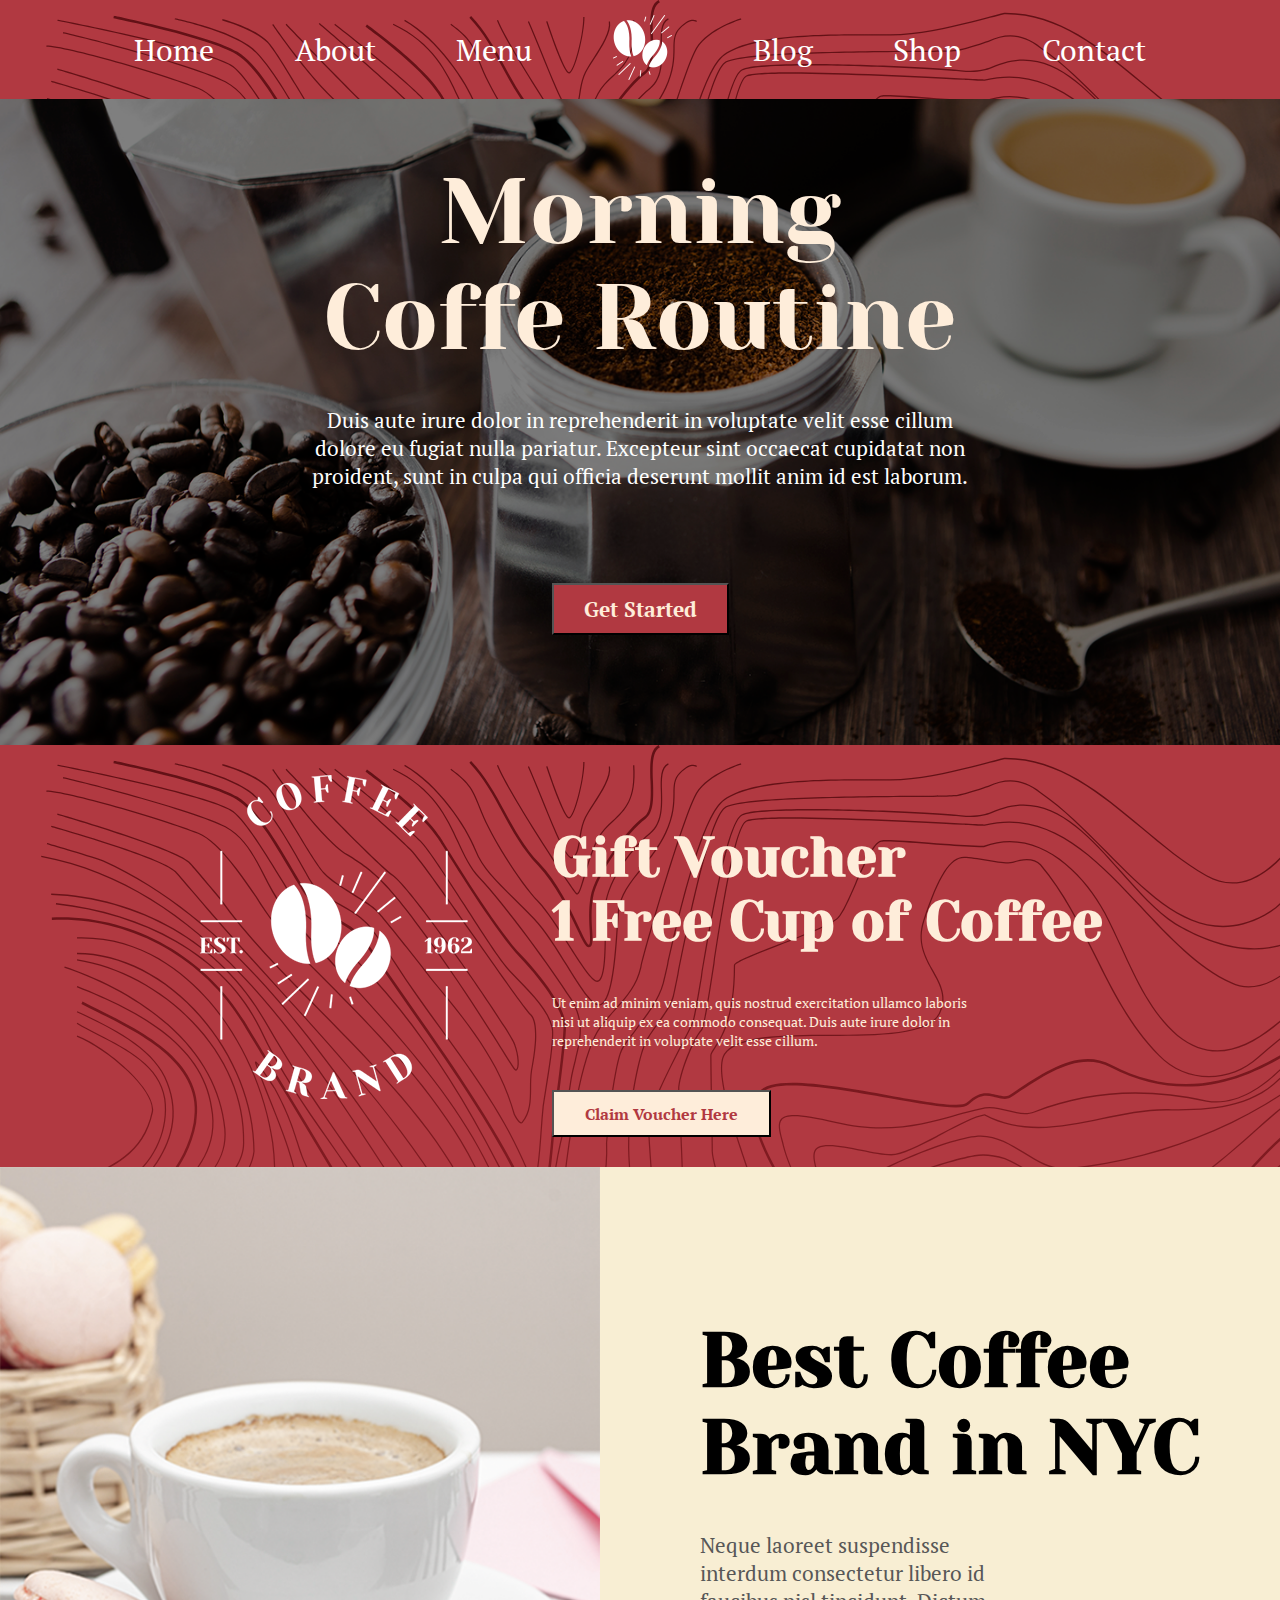
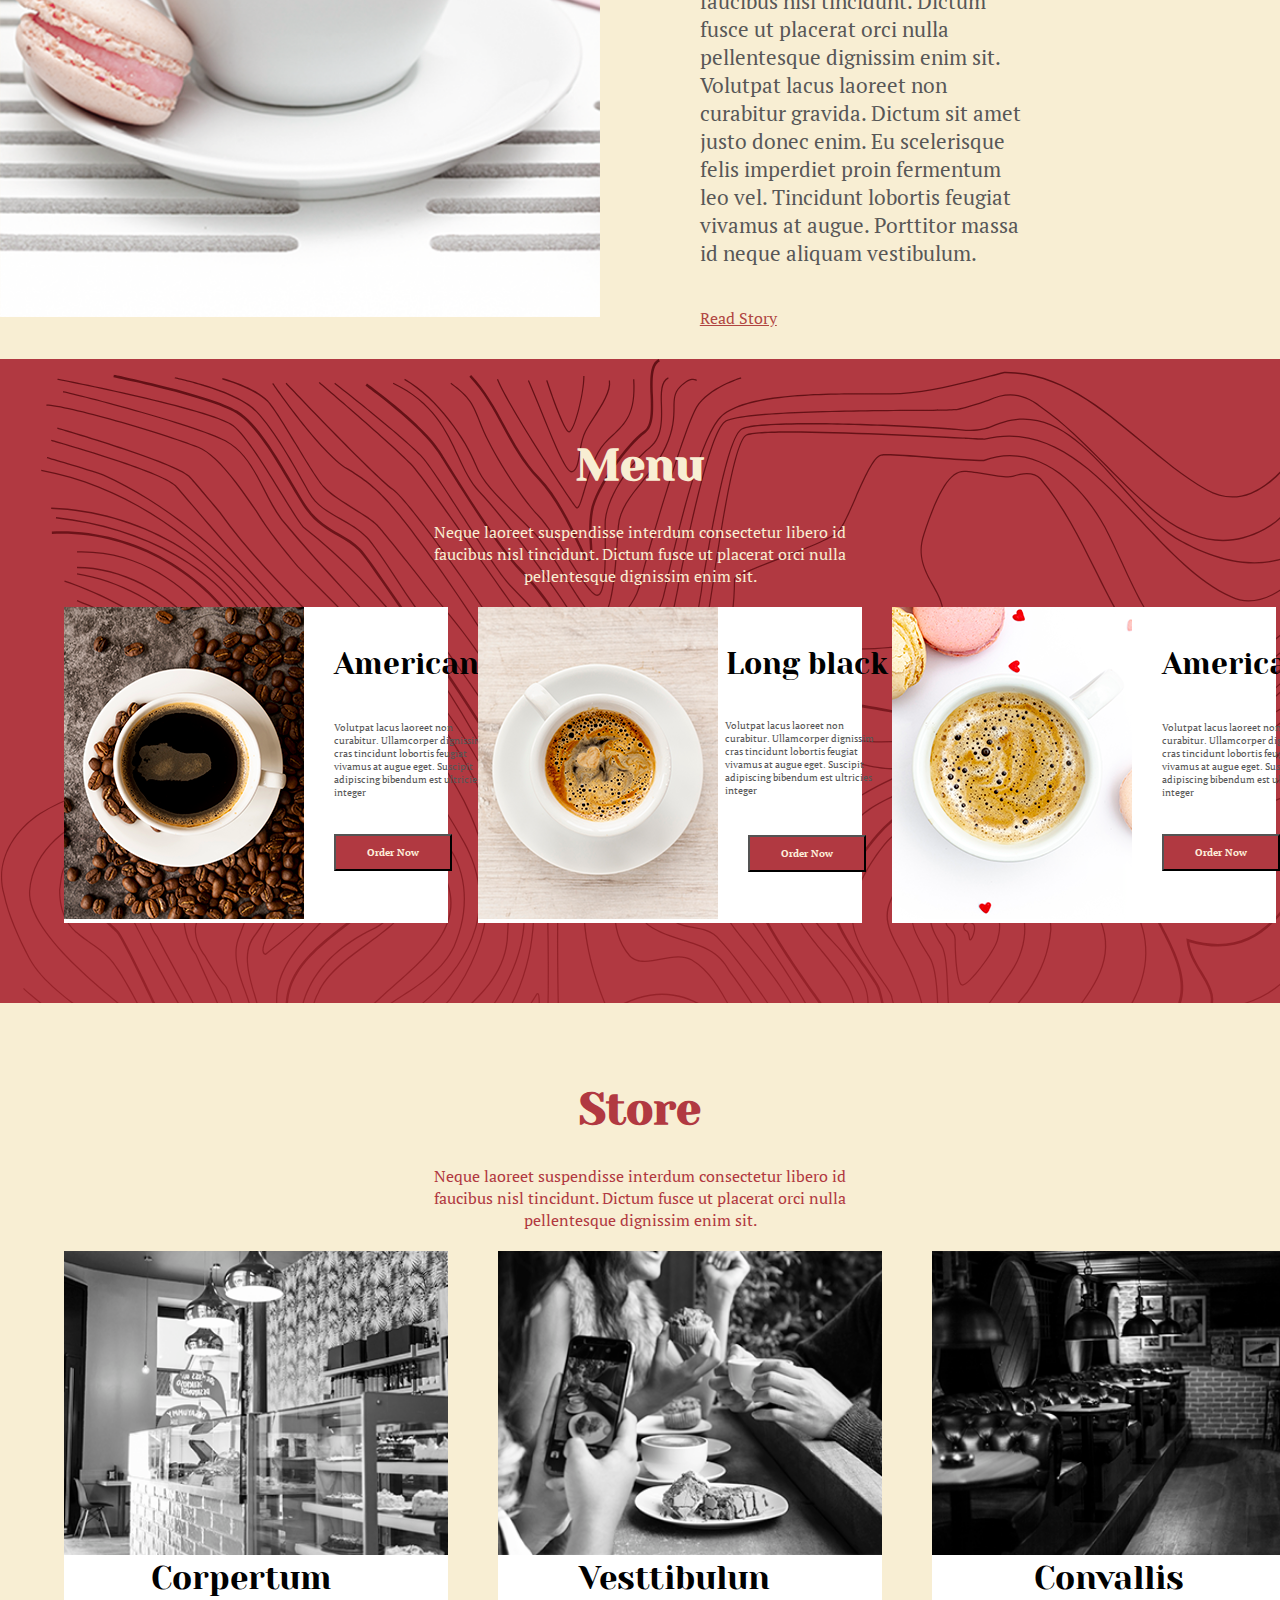
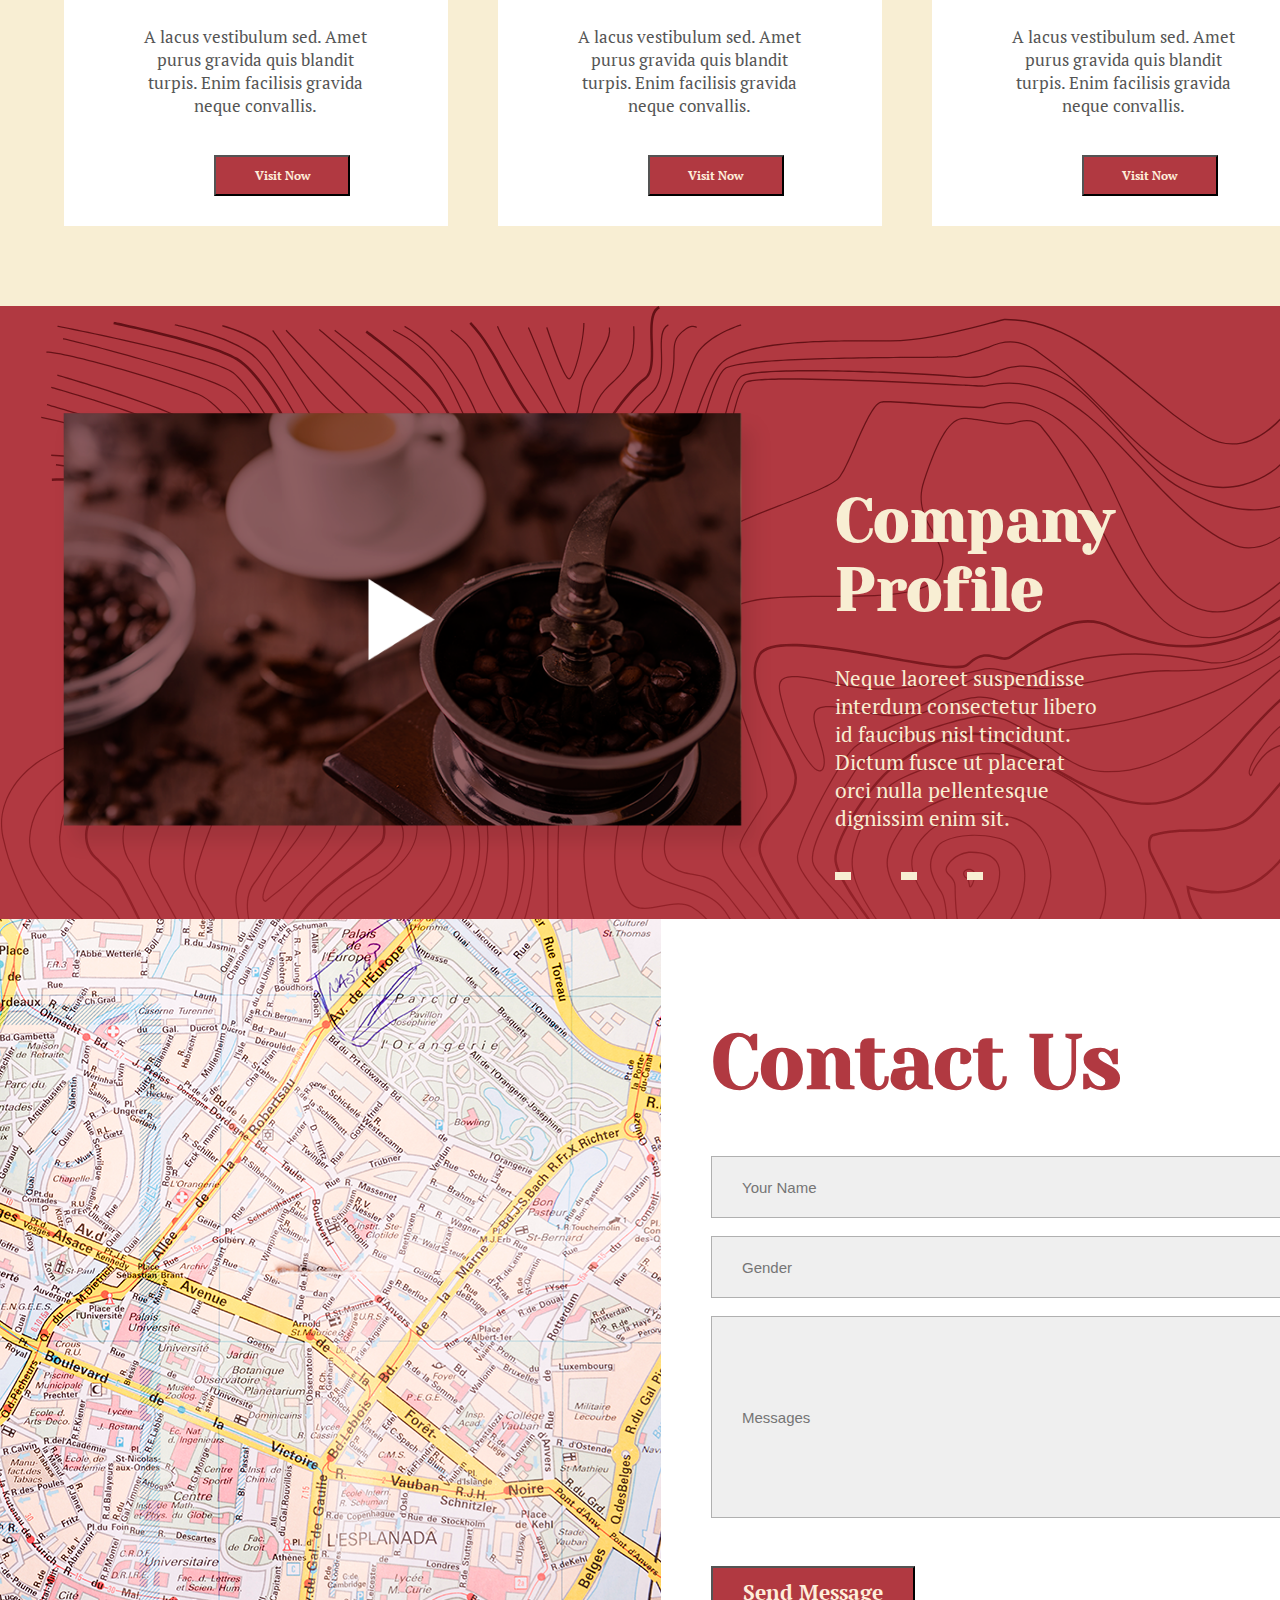
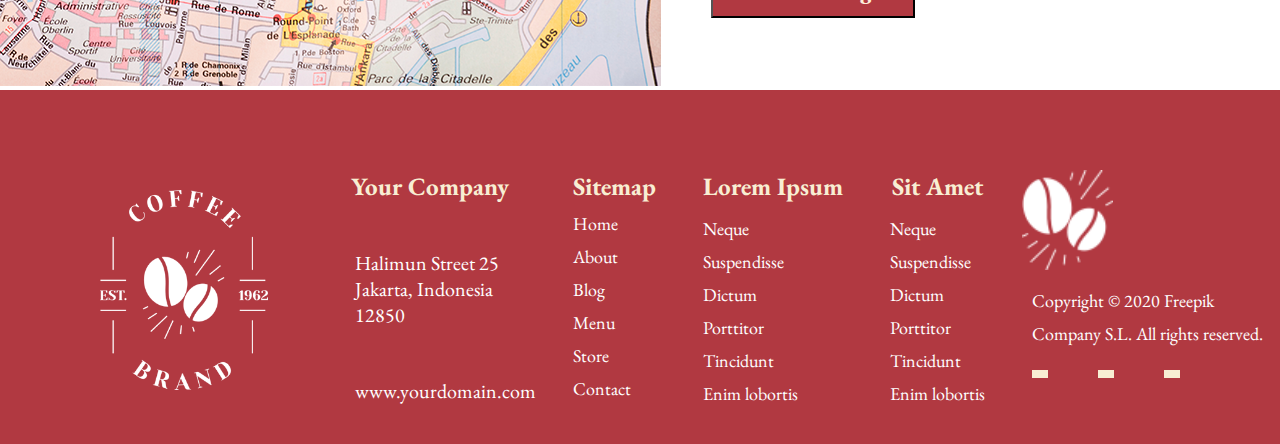
==== Coffee/index.html @ 4901a543 "Projects" ====
<!DOCTYPE html>
<html lang="en">
<head>
    <meta charset="UTF-8">
    <meta name="viewport" content="width=device-width, initial-scale=1.0">
    <title>Website</title>
    <link rel="stylesheet" href="style.css">
    <link rel="stylesheet" href="media.css">
    <link rel="stylesheet" href="https://cdnjs.cloudflare.com/ajax/libs/font-awesome/6.0.0-beta2/css/all.min.css" integrity="sha512-YWzhKL2whUzgiheMoBFwW8CKV4qpHQAEuvilg9FAn5VJUDwKZZxkJNuGM4XkWuk94WCrrwslk8yWNGmY1EduTA==" crossorigin="anonymous" referrerpolicy="no-referrer" />
</head>
<body>
    <header id="header">
        <div class="header-wrapper">
            <nav>
                <div class="container">
                    <ul class="navbar">
                        <li><a href="#">Home</a></li>
                        <li><a href="#">About</a></li>
                        <li><a href="#">Menu</a></li>
                        <li><img src="../Coffee/Images/Logo.png" alt=""></li>
                        <li><a href="#">Blog</a></li>
                        <li><a href="#">Shop</a></li>
                        <li><a href="#">Contact</a></li>
                    </ul>
                </div>
            <div class="banner">
                    <div class="title">
                        <h1>Morning <br>Coffe Routine</h1>
                        <div class="para">
                            <p>Duis aute irure dolor in reprehenderit in voluptate velit esse cillum dolore eu fugiat nulla pariatur. Excepteur sint occaecat cupidatat non proident, sunt in culpa qui officia deserunt mollit anim id est laborum.</p>
                        </div>
                        <button>Get Started</button>
                    </div>
                </div>
            </div>
        </nav>
        </div>
    </header>

    <div class="section1">
        <div class="image1">
            <img src="../Coffee/Images/Logo1.png" alt="">
        </div>
        <div class="box">
            <div class="title1">
                <h2>Gift Voucher <br>
                    1 Free Cup of Coffee</h2>
            </div>
            <div class="text">
                <p>Ut enim ad minim veniam, quis nostrud exercitation ullamco laboris nisi ut aliquip ex ea commodo consequat. Duis aute irure dolor in reprehenderit in voluptate velit esse cillum.</p>
            </div>
            <div class="button">
                <button>Claim Voucher Here</button>
            </div>
        </div>  
    </div>

    <div class="section2">
        <div class="image2">
            <img src="../Coffee/Images/image1.png" alt="" height="750px">
        </div>
        <div class="box1">
            <div class="title2">
                <h2>Best Coffee <br>
                    Brand in NYC</h2>
            </div>
            <div class="text1">
                <p>Neque laoreet suspendisse interdum consectetur libero id faucibus nisl tincidunt. Dictum fusce ut placerat orci nulla pellentesque dignissim enim sit. Volutpat lacus laoreet non curabitur gravida. Dictum sit amet justo donec enim. Eu scelerisque felis imperdiet proin fermentum leo vel. Tincidunt lobortis feugiat vivamus at augue. Porttitor massa id neque aliquam vestibulum.</p>
            </div>
            <div class="link">
                <a href="#">Read Story</a>
            </div>
        </div>  
    </div>

    <div class="section3">
        <div class="container">
            <div class="name">
                <h2>Menu</h2>
            </div>
            <div class="text2">
                <p>Neque laoreet suspendisse interdum consectetur libero id faucibus nisl tincidunt. Dictum fusce ut placerat orci nulla pellentesque dignissim enim sit.</p>
            </div>
            
            <div class="row">
                <div class="col-33">
                  <div class="image">
                    <img src="../Coffee/Images/image2.png" alt="" />
                  </div>
                    <div class="text3">
                        <h3>Americano</h3>
                        <p>
                            Volutpat lacus laoreet non curabitur. Ullamcorper dignissim cras tincidunt lobortis feugiat vivamus at augue eget. Suscipit adipiscing bibendum est ultricies integer
                        </p>
                        <button>Order Now</button>
                    </div>
                  
                </div>
    
                <div class="col-33">
                    <div class="image">
                      <img src="../Coffee/Images/image3.png" alt="" />
                    </div>
                    <div class="text4">
                          <h3>Long black</h3>
                          <p>
                              Volutpat lacus laoreet non curabitur. Ullamcorper dignissim cras tincidunt lobortis feugiat vivamus at augue eget. Suscipit adipiscing bibendum est ultricies integer
                          </p>
                          <button>Order Now</button>
                    </div>
                </div>
    
                <div class="col-33">
                    <div class="image">
                      <img src="../Coffee/Images/image4.png" alt="" />
                    </div>
                    <div class="text3">
                        <h3>Americano</h3>
                        <p>
                            Volutpat lacus laoreet non curabitur. Ullamcorper dignissim cras tincidunt lobortis feugiat vivamus at augue eget. Suscipit adipiscing bibendum est ultricies integer
                        </p>
                        <button>Order Now</button>
                    </div>    
                </div>
            </div>
        </div> 
    </div>

    <div class="section4">
        <div class="container">
            <div class="name">
                <h2>Store</h2>
            </div>
            <div class="text2">
                <p>Neque laoreet suspendisse interdum consectetur libero id faucibus nisl tincidunt. Dictum fusce ut placerat orci nulla pellentesque dignissim enim sit.</p>
            </div>
            
            <div class="row">
                <div class="col-33">
                  <div class="image">
                    <img src="../Coffee/Images/image5.png" alt="" />
                  </div>
                    <div class="text5">
                        <h3>Corpertum</h3>
                        <p>
                            A lacus vestibulum sed. Amet purus gravida quis blandit turpis. Enim facilisis gravida neque convallis.
                        </p>
                        <div class="button1">
                            <button>Visit Now</button>
                        </div>
                    </div>
                  
                </div>
    
                <div class="col-33">
                    <div class="image">
                      <img src="../Coffee/Images/image6.png" alt="" />
                    </div>
                    <div class="text5">
                          <h3>Vesttibulun</h3>
                          <p>
                            A lacus vestibulum sed. Amet purus gravida quis blandit turpis. Enim facilisis gravida neque convallis.
                          </p>
                          <div class="button1">
                            <button>Visit Now</button>
                        </div>
                    </div>
                </div>
    
                <div class="col-33">
                    <div class="image">
                      <img src="../Coffee/Images/image7.png" alt="" />
                    </div>
                    <div class="text5">
                        <h3>Convallis</h3>
                        <p>
                            A lacus vestibulum sed. Amet purus gravida quis blandit turpis. Enim facilisis gravida neque convallis.
                        </p>
                        <div class="button1">
                            <button>Visit Now</button>
                        </div>
                    </div>    
                </div>
            </div>
        </div> 
    </div>

    <div class="section5">
        <div class="image3">
            <img src="../Coffee/Images/image8.png" alt="" width="725px" height="459px">
        </div>
        <div class="box1">
            <div class="title3">
                <h2>Company Profile</h2>
            </div>
            <div class="text6">
                <p>Neque laoreet suspendisse interdum consectetur libero id faucibus nisl tincidunt. Dictum fusce ut placerat orci nulla pellentesque dignissim enim sit.</p>
            </div>
            <div class="logos">
                <div class="facebook">
                    <a href=""><i class="fa-brands fa-facebook"></i></a>
                </div>
                <div class="instagram">
                    <a href=""><i class="fa-brands fa-instagram"></i></a>
                </div>
                <div class="twitter">
                    <a href=""><i class="fa-brands fa-twitter"></i></a>
                </div> 
            </div>
        </div>
    </div>

    <div class="section6">
        <div class="image2">
            <img src="../Coffee/Images/image9.png" alt="" >
        </div>
        <div class="box1">
            <div class="title4">
                <h2>Contact Us</h2>
            </div>
            <div class="form-text">
                <form action="">
                    <input type="text" placeholder="Your Name"> <br><br>
                    <input type="text" placeholder="Gender"> <br><br>
                    <input class="message" type="text" placeholder="Messages"> <br><br>
                </form>
            </div>
            <button>Send Message</button>
        </div>  
    </div>

    <footer class="footer">
        <div class="image4">
            <img src="../Coffee/Images/Logo1.png" alt="" height="200px">
        </div>
        <div class="text7">
            <h3>Your Company</h3>
            <p>
                Halimun Street 25 <br>
                Jakarta, Indonesia <br>
                12850  
            </p>
            <a href="www.yourdomain.com">www.yourdomain.com</a>
        </div>
        <div class="text8">
            <h3>Sitemap</h3>
            <a href="#">Home</a>
            <a href="#">About</a>
            <a href="#">Blog</a>
            <a href="#">Menu</a>
            <a href="#">Store</a>
            <a href="#">Contact</a>
        </div>
        <div class="text9">
            <h3>Lorem Ipsum</h3>
            <p>
                Neque <br>
                Suspendisse <br>
                Dictum <br>
                Porttitor <br>
                Tincidunt <br>
                Enim lobortis
            </p>
        </div>
        <div class="text9">
            <h3>Sit Amet</h3>
            <p>
                Neque <br>
                Suspendisse <br>
                Dictum <br>
                Porttitor <br>
                Tincidunt <br>
                Enim lobortis 
            </p>
        </div>
        <div class="text10">
            <img src="../Coffee/Images/Logo.png" alt="">
            <p>Copyright ©  2020 Freepik <br>
                Company S.L. All rights reserved.
            </p>
            <div class="logos">
                <div class="facebook">
                    <a href=""><i class="fa-brands fa-facebook"></i></a>
                </div>
                <div class="instagram">
                    <a href=""><i class="fa-brands fa-instagram"></i></a>
                </div>
                <div class="twitter">
                    <a href=""><i class="fa-brands fa-twitter"></i></a>
                </div> 
            </div>
        </div>
    </footer>
    
</body>
</html>
---- Coffee/style.css ----
@import url('https://fonts.googleapis.com/css2?family=PT+Serif&display=swap');
@import url('https://fonts.googleapis.com/css2?family=Yeseva+One&display=swap');
@import url('https://fonts.googleapis.com/css2?family=EB+Garamond&display=swap');
*{
    margin: 0;
    padding: 0;
    box-sizing: border-box;   
}

nav{
    background-color: #b13941;
    background-image: url(../Coffee/Images/Design.png);
}

.container{
    width: 90%;
    margin: 0 auto;
}

.navbar{
    list-style: none;
    display: flex;
    justify-content: space-around;
    align-items: center;
    padding: 15px 30px;
}

li>a{
    text-decoration: none;
    color: #ffffff;
    font-size: 30px;
    font-weight: 400;
    font-family: "PT Serif";
}

.banner{
    background: url(../Coffee/Images/HomePage.png)no-repeat center center/cover;
}

.title{
    text-align: center;
    padding: 50px;
}

h1{
    padding: 10px;
    font-size: 92px;
    color: #feedda;
    font-weight: 400;
    font-family: "Yeseva One";
    text-align: center;
}

.para>p{
    font-size: 21px;
    color: #fefefe;
    font-weight: 400;
    font-family: "PT Serif";
    text-align: center;
    padding: 20px 100px;
    margin: 5px 100px 23px;
}
.para{
    padding: 0px 50px;
}

button{
    padding: 10px 30px;
    background-color: #b13941;
    font-size: 21px;
    color: #feedda;
    font-weight: 700;
    font-family: "PT Serif";
    text-align: center;
    margin: 50px 0px 60px;
}

button:hover{
    cursor: pointer;
}

.section1{
    background-color: #b13941;
    background-image: url(../Coffee/Images/Design.png);
    display: flex;
}

.image1{
    padding: 30px;
    padding-left: 100px;
    margin-left: 100px;
}

.title1{
    padding: 80px 50px 30px;
    font-size: 37px;
    color: #feedda;
    font-weight: 400;
    font-family: "Yeseva One";
}

.text{
    margin: 0px 100px 0px 0px;
}

.text>p{
    padding: 10px 100px 30px 50px;
    margin: 0px 100px 0px 0px;
    font-size: 14px;
    color: #feedda;
    font-weight: 400;
    font-family: "PT Serif";
}

.button>button{
    margin: 10px 100px 30px 50px;
    width: 219px;
    height: 47px;
    background-color: #feedda;
    font-size: 16px;
    color: #b13941;
    font-weight: 700;
    font-family: "PT Serif";
    text-align: center;
}

.section2{
    background-color: #f8eed3;
    display: flex;
}

.title2{
    padding: 100px 50px 30px 100px;
    margin: 50px 0 0 0;
    font-size: 50px;
    color: #000000;
    font-weight: 400;
    font-family: "Yeseva One";
}

.text1{
    margin: 0px 50px 0px 50px;
}

.text1>p{
    padding: 10px 100px 30px 50px;
    margin: 0px 100px 0px 0px;
    font-size: 21px;
    color: #575757;
    font-weight: 400;
    font-family: "PT Serif";
}

.link{
    padding: 10px 100px 30px 50px;
    margin: 0px 100px 0px 50px;
}

a{
    color: rgba(165, 42, 42, 0.871);
    font-family: "PT Serif";
}

.section3{
    background-color: #b13941;
    background-image: url(../Coffee/Images/Design.png);
}

.container {
    width: 90%;
    margin: 0 auto;
  }

.name{
    padding: 80px 0 10px;
    font-size: 30px;
    color: #f8eed3;
    font-weight: 400;
    font-family: "Yeseva One";
    text-align: center;
}

.text2{
    padding: 10px 100px;
    margin: 10px 100px;
    font-size: 16px;
    color: #f8eed3;
    font-weight: 400;
    font-family: "PT Serif";
    text-align: center;
}

.text2>p{
    padding: 0px 100px;
    margin: 0px 50px;
}

.row {
    display: flex;
    justify-content: space-between;
    align-items: center;
    gap: 30px;
    padding-bottom: 80px;
}
.col-33 {
    display: flex;
    width: 33.33%;
    background-color: #ffffff
}

h3{
    padding: 40px 30px 0px;
    font-size: 30px;
    color: #010101;
    font-weight: 400;
    text-align: center;
    font-family: "Yeseva One";
}

h3+p {
    padding: 40px 30px 5px;
    font-size: 10px;
    color: #575757;
    font-weight: 400;
    font-family: "PT Serif";
}

.col-33 button{
    margin: 30px;
    font-size: 10px;
    width: 118px;
    height: 37px;
    background-color: #b13941;
}

.text4>h3{
    padding: 40px 7px 18px;
    font-size: 30px;
    color: #010101;
    font-weight: 400;
    font-family: "Yeseva One";
}

.text4>p{
    padding: 20px 7px 8px;
    font-size: 10px;
    color: #575757;
    font-weight: 400;
    font-family: "PT Serif";
}

.section4{
    background-color: #f8eed3;
}

.section4 .container {
    width: 90%;
    margin: 0 auto;
  }

.section4 .name{
    padding: 80px 0 10px;
    font-size: 30px;
    color: #b13941;
    font-weight: 400;
    font-family: "Yeseva One";
    text-align: center;
}

.section4 .text2{
    padding: 10px 100px;
    margin: 10px 100px;
    font-size: 16px;
    color: #b13941;
    font-weight: 400;
    font-family: "PT Serif";
    text-align: center;
}

.section4 .text2>p{
    padding: 0px 100px;
    margin: 0px 50px;
}

.section4 .row {
    display: flex;
    justify-content: space-between;
    align-items: center;
    gap: 50px;
    padding-bottom: 80px;
}

.section4 img{
    width: 100%;
}

.section4 .col-33 {
    display: flex;
    flex-direction: column;
    width: 33.33%;
    background-color: #ffffff
}

.section4 h3{
    padding: 0px 30px 8px 0px;
    font-size: 33px;
    color: #010101;
    /* background-color: #f8eed3; */
    /* border: 1px solid #b13941; */
    font-weight: 400;
    text-align: center;
    font-family: "Yeseva One";
}

.section4 h3+p {
    padding: 20px 70px 8px;
    font-size: 17px;
    color: #555555;
    font-weight: 400;
    font-family: "PT Serif";
    text-align: center;
}

.section4 .col-33 button{
    margin: 30px 100px;
    font-size: 12px;
    width: 136px;
    height: 41px;
    background-color: #b13941;
}

.button1{
    margin: 0px 50px;
}

.section5{
    background-color: #b13941;
    background-image: url(../Coffee/Images/Design.png);
    display: flex;
}

.image3{
    padding: 100px 50px 50px;
}

.title3{
    padding: 100px 20px 30px 10px;
    margin: 80px 0 0 0;
    font-size: 40px;
    color: #f8eed3;
    font-weight: 400;
    font-family: "Yeseva One";
}

.text6>p{
    padding: 10px 100px 30px 10px;
    margin: 0 80px 0 0;
    font-size: 21px;
    color: #f8eed3;
    font-weight: 400;
    font-family: "PT Serif";
}

.logos{
    padding: 10px 100px 30px 10px;
    display: flex;
    gap: 50px;
    color: #b13941;  
}

.facebook,.instagram,.twitter{
    background-color: #f8eed3;
    padding: 4px 8px;
    font-size: 20px;
}

.section6{
    background-color: #ffffff;
    display: flex;
}

.title4{
    padding: 100px 20px 30px 50px;
    font-size: 50px;
    color: #b13941;
    font-weight: 400;
    font-family: "Yeseva One";
}

.form-text{
    padding: 20px 20px 30px 50px;
}

input{
    width: 651px;
    height: 62px;
    font-size: 15px;
    background-color: #efefef;
    border: 1.5px solid #b0b0b0;
    padding: 20px 30px;
}

.message{
    width: 650px;
    height: 202px;
}

.section6 button{
    margin: 0px 50px;
}

.footer{
    background-color: #b13941;
    display: flex;
    justify-content: space-between;
}

.image4{
    padding: 100px 50px 50px 100px;
}

.text7 h3{
    padding: 80px 20px 0px 0px;
    font-size: 25px;
    color: #f8eed3;
    font-weight: 700;
    font-family: "EB Garamond";
}

.text7 p{
    padding: 48px 10px 50px;
    font-size: 20px;
    color: #ffffff;
    font-family: "EB Garamond";
}

.text7 a{
    padding: 10px 0px 0px 10px;
    font-size: 20px;
    color: #ffffff;
    font-family: "EB Garamond";
    text-decoration: none;
}

.text8{
    display: flex;
    flex-direction: column;
}

.text8 h3{
    padding: 80px 10px 0px 10px;
    font-size: 25px;
    color: #f8eed3;
    font-weight: 700;
    font-family: "EB Garamond";
}

.text8 a{
    padding: 10px 10px 0px 10px;
    font-size: 18px;
    color: #ffffff;
    font-family: "EB Garamond";
    text-decoration: none;
}

.text9 h3{
    padding: 80px 10px 0px 10px;
    font-size: 25px;
    color: #f8eed3;
    font-weight: 700;
    font-family: "EB Garamond";
}

.text9 p{
    padding: 10px 10px 0;
    line-height: 33px;
    font-size: 18px;
    color: #ffffff;
    font-family: "EB Garamond";
}

.text10 img{
    padding: 80px 0 10px;
    height: 190px;
}

.text10 p{
    padding: 0px 10px 10px;
    line-height: 33px;
    font-size: 18px;
    color: #ffffff;
    font-family: "EB Garamond";
}
---- Coffee/media.css ----
/* // X-Small devices (portrait phones, less than 576px)
// No media query for `xs` since this is the default in Bootstrap */

/* // Small devices (landscape phones, 576px and up) */
@media (min-width: 576px) { 
    
 }

/* // Medium devices (tablets, 768px and up) */
@media (min-width: 768px) {  }

/* // Large devices (desktops, 992px and up) */
@media (min-width: 992px) {  }

/* // X-Large devices (large desktops, 1200px and up) */
@media (min-width: 1200px) {  }

/* // XX-Large devices (larger desktops, 1400px and up) */
@media (min-width: 1400px) {  }
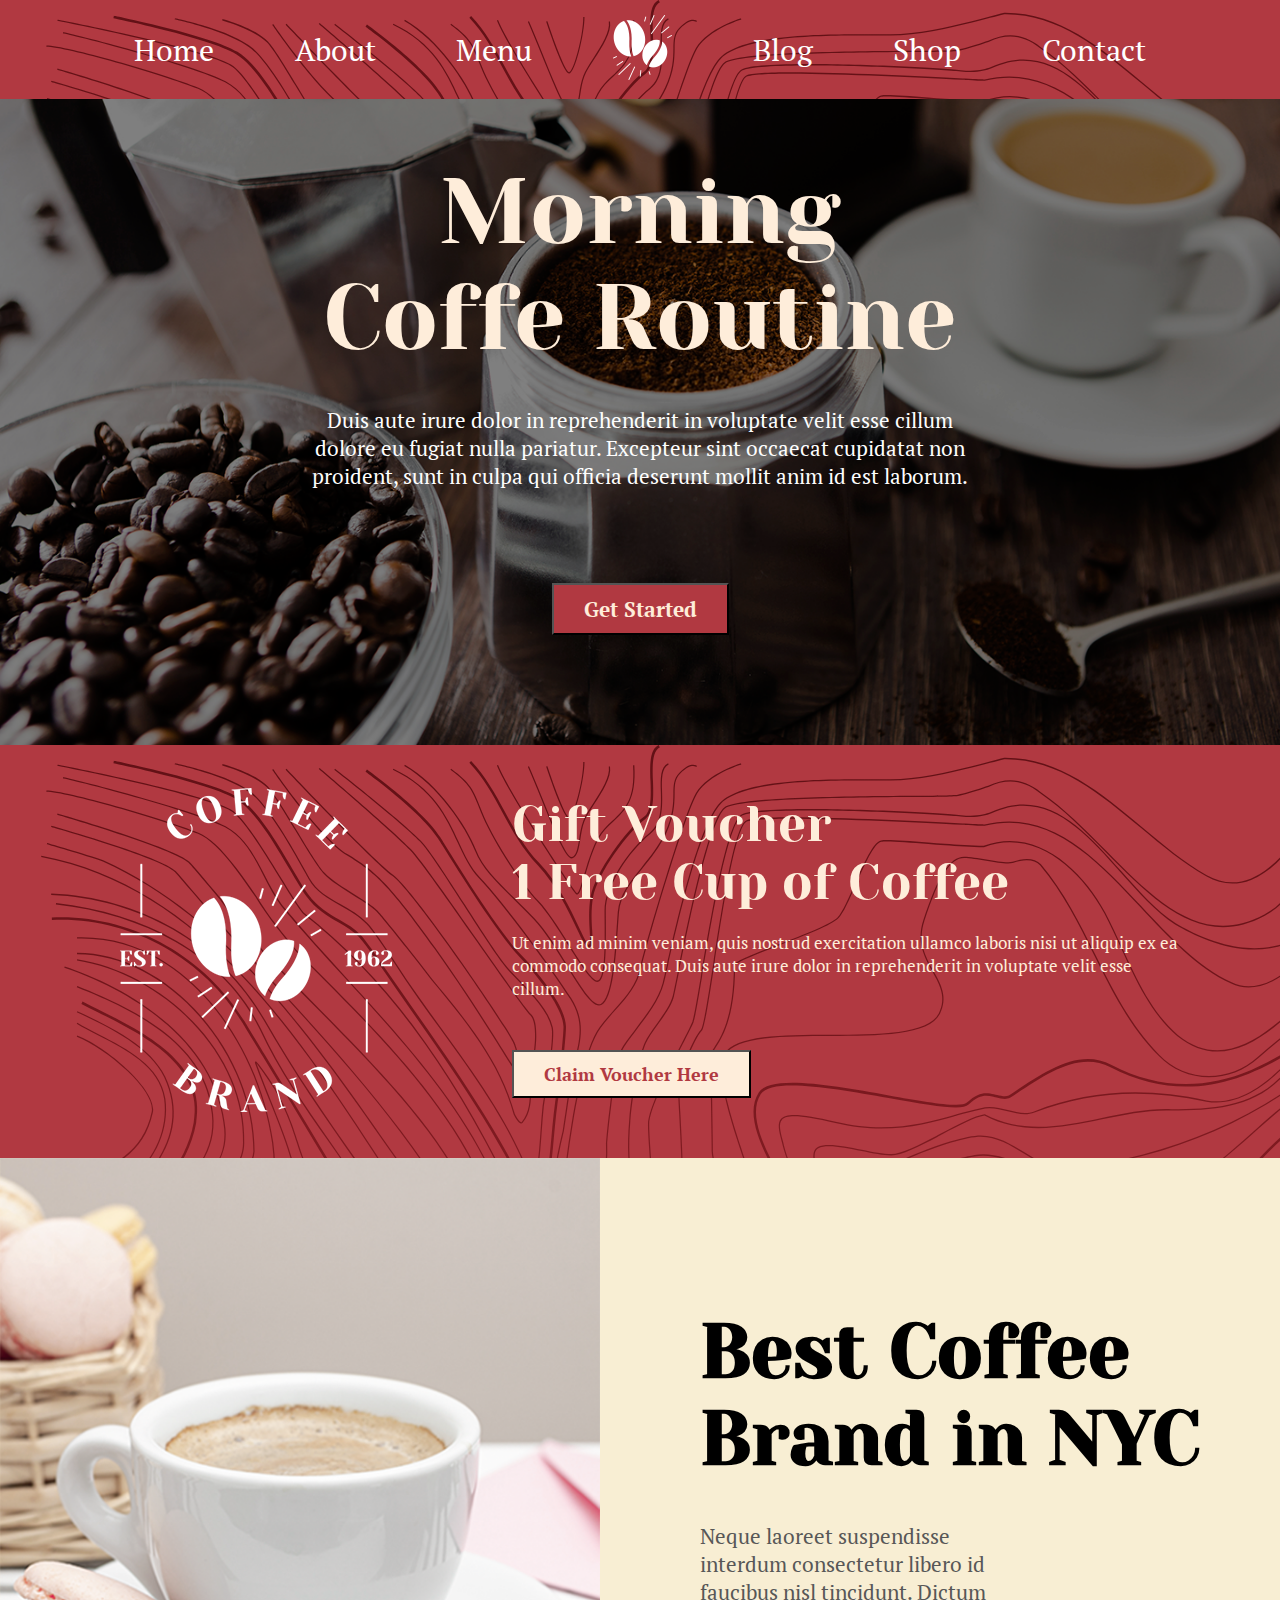
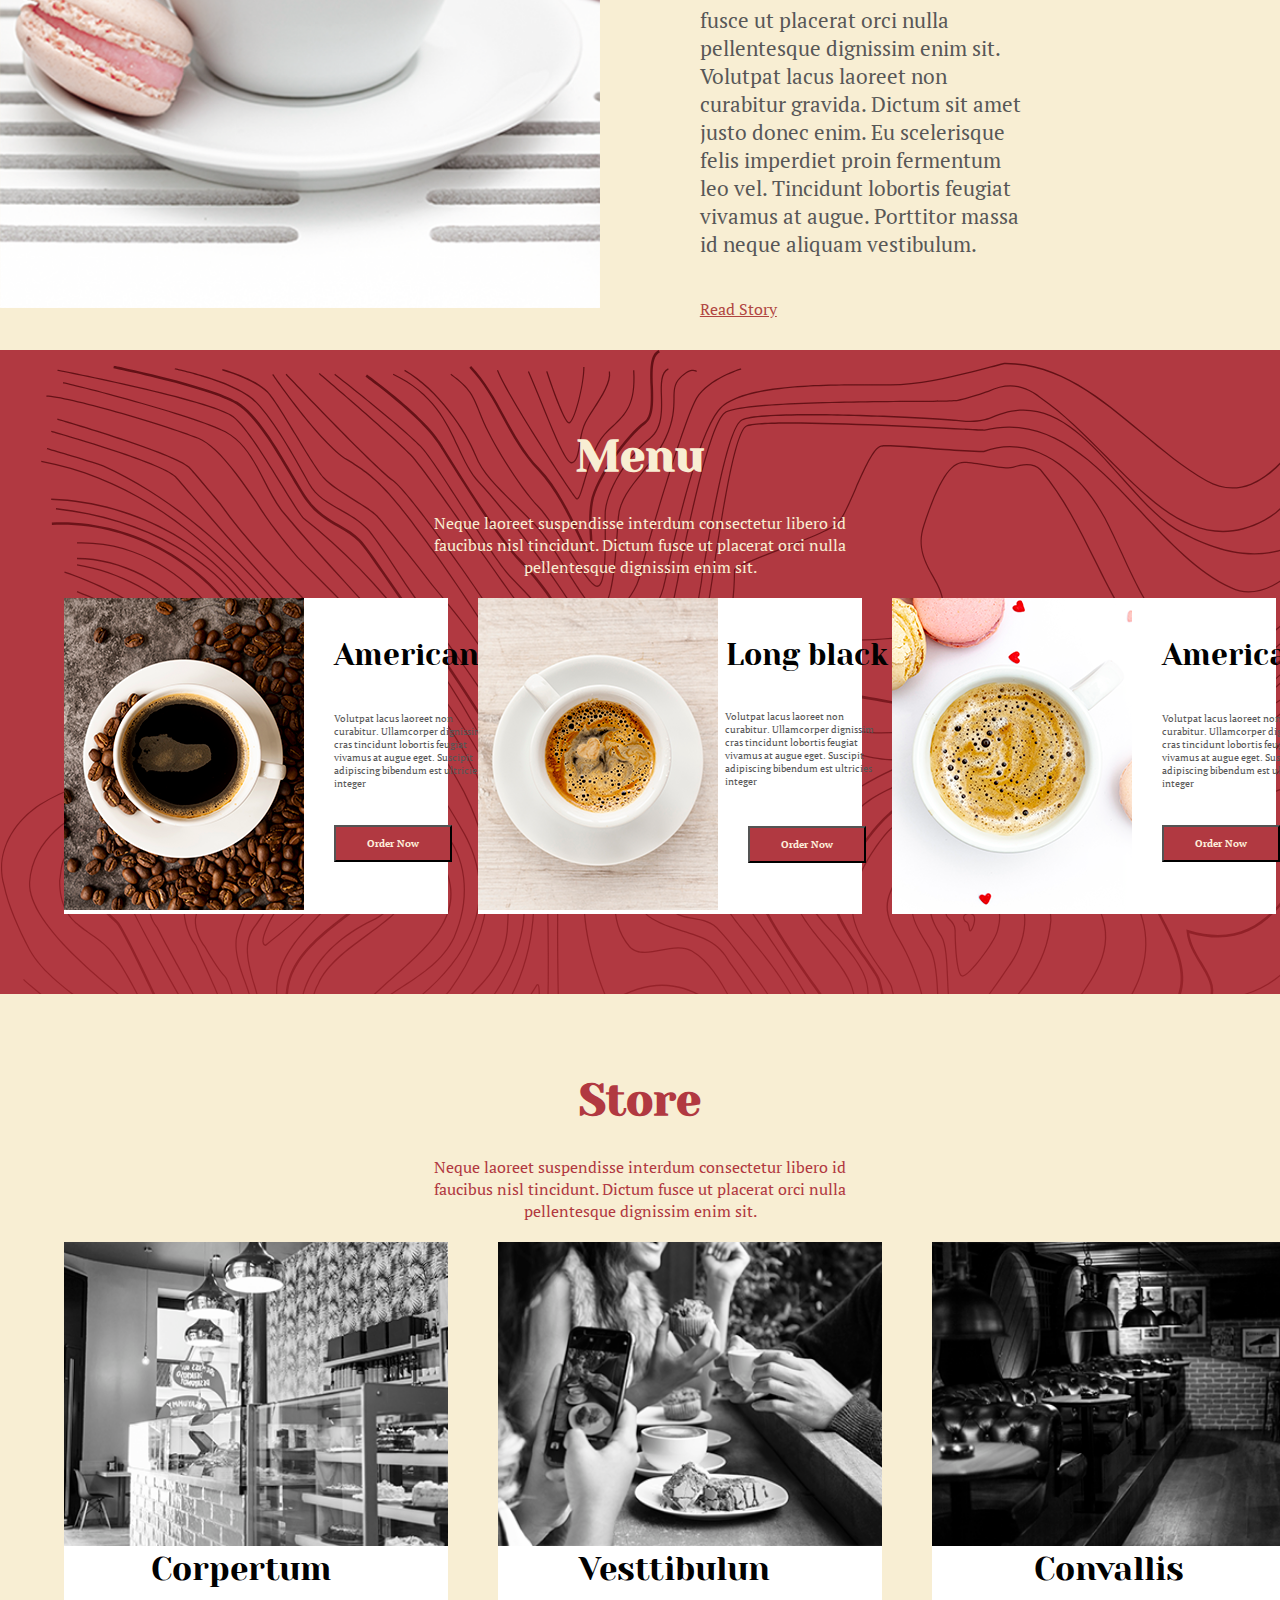
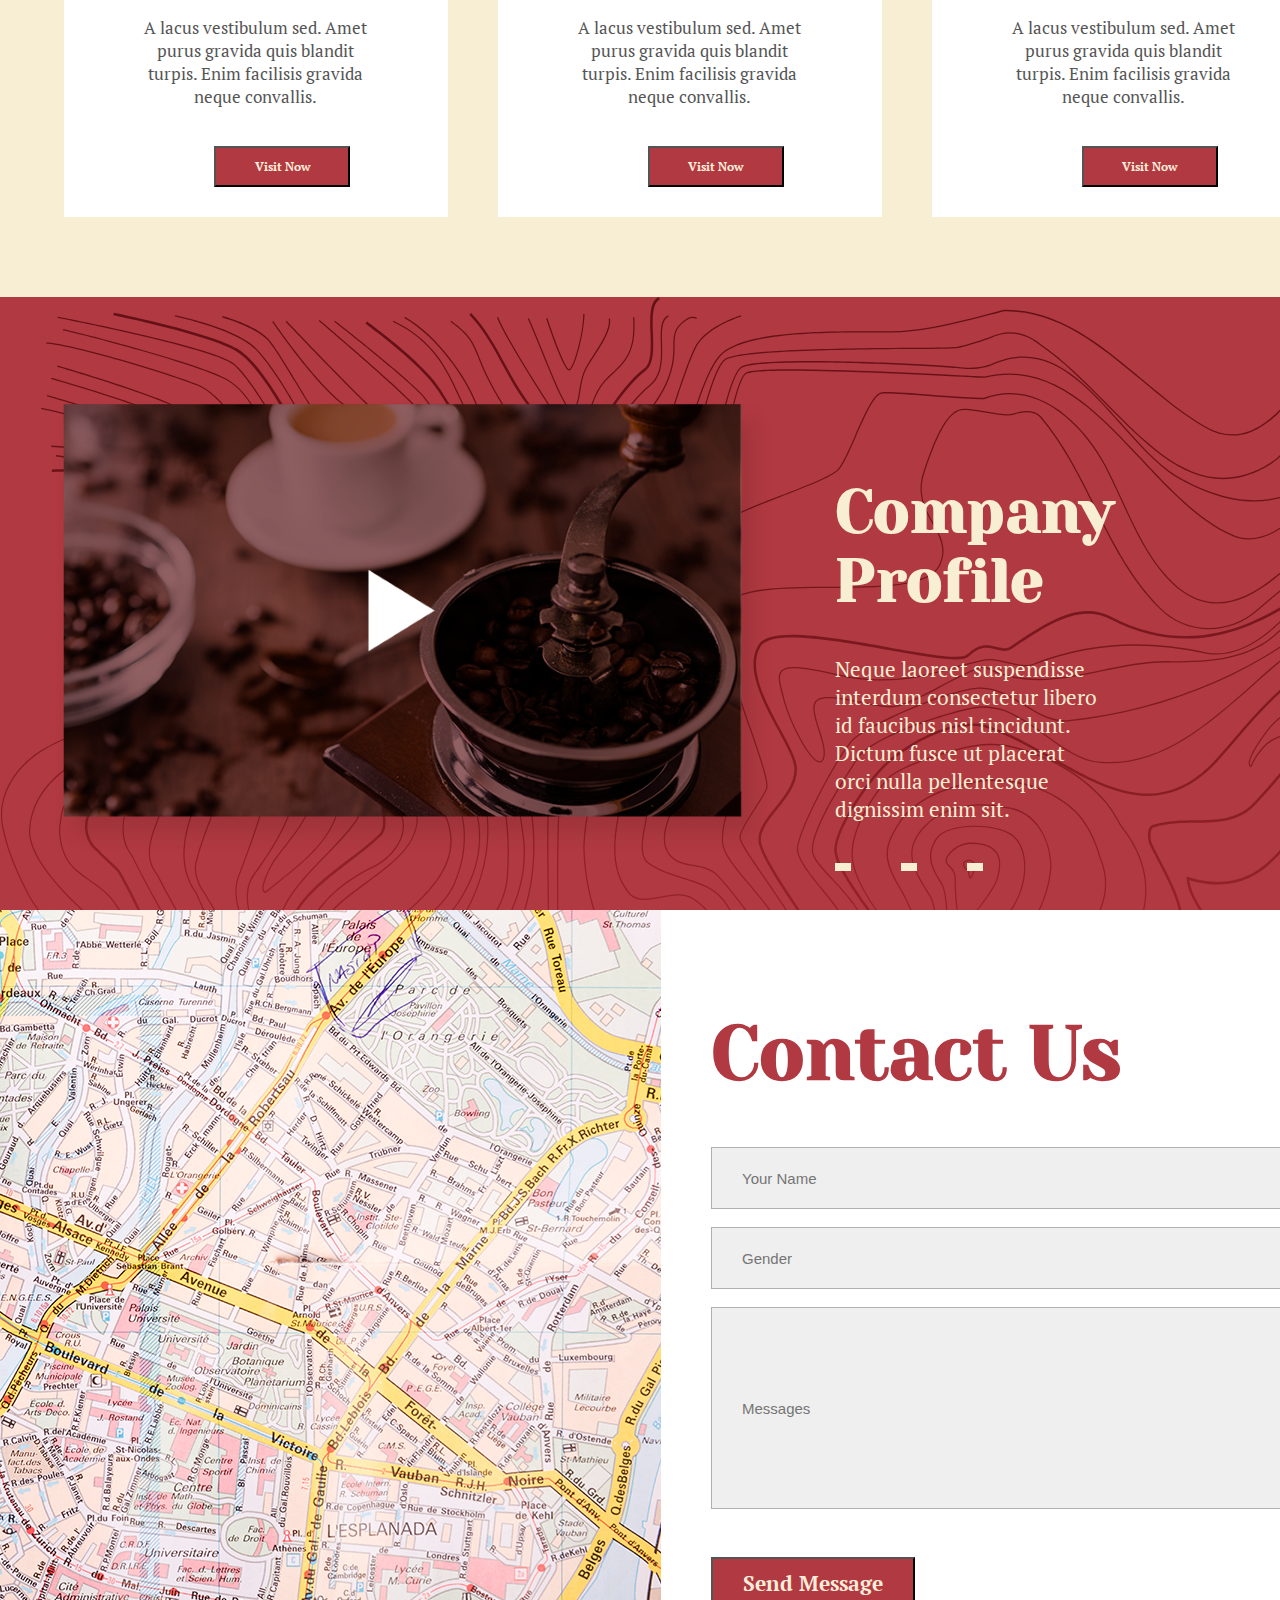
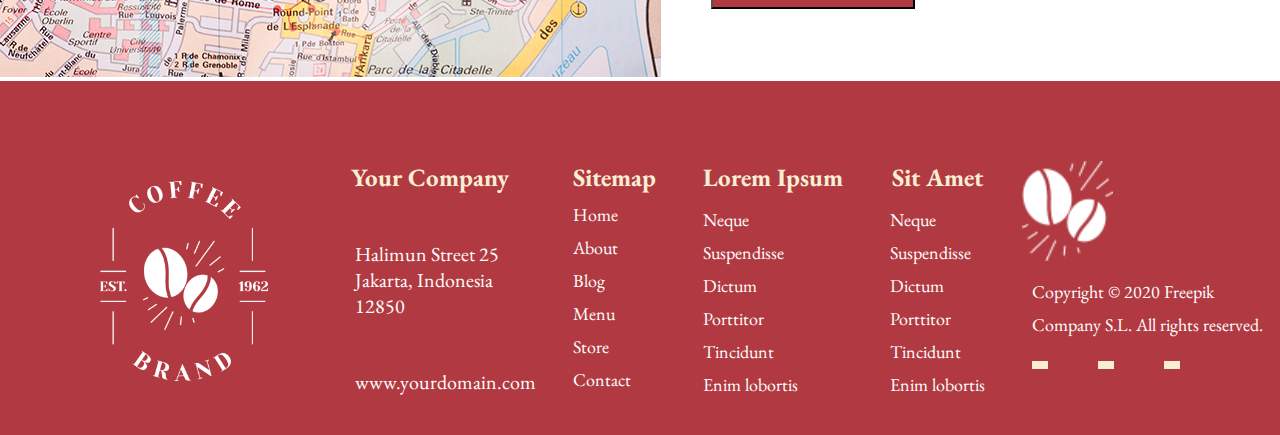
==== commit 1d61c47e: "Projects" ====
--- a/Coffee/index.html
+++ b/Coffee/index.html
@@ -38,21 +38,19 @@
     </header>
 
     <div class="section1">
-        <div class="image1">
-            <img src="../Coffee/Images/Logo1.png" alt="">
-        </div>
-        <div class="box">
+            <div class="image1">
+                <img src="../Coffee/Images/Logo1.png" alt="">
+            </div>
             <div class="title1">
                 <h2>Gift Voucher <br>
                     1 Free Cup of Coffee</h2>
-            </div>
-            <div class="text">
-                <p>Ut enim ad minim veniam, quis nostrud exercitation ullamco laboris nisi ut aliquip ex ea commodo consequat. Duis aute irure dolor in reprehenderit in voluptate velit esse cillum.</p>
-            </div>
-            <div class="button">
-                <button>Claim Voucher Here</button>
-            </div>
-        </div>  
+                    <div class="text">
+                        <p>Ut enim ad minim veniam, quis nostrud exercitation ullamco laboris nisi ut aliquip ex ea commodo consequat. Duis aute irure dolor in reprehenderit in voluptate velit esse cillum.</p>
+                    </div>
+                    <div class="button">
+                        <button>Claim Voucher Here</button>
+                    </div>
+            </div>
     </div>
 
     <div class="section2">
--- a/Coffee/style.css
+++ b/Coffee/style.css
@@ -83,41 +83,38 @@
     background-color: #b13941;
     background-image: url(../Coffee/Images/Design.png);
     display: flex;
+    align-items: center;
 }
 
 .image1{
-    padding: 30px;
-    padding-left: 100px;
-    margin-left: 100px;
+    width: 40%;
+    text-align: center;
 }
 
 .title1{
-    padding: 80px 50px 30px;
-    font-size: 37px;
+    width: 60%;
+}
+
+.title1 h2{  
+    font-size: 50px;
+    padding: 50px 0px 0px;
     color: #feedda;
     font-weight: 400;
     font-family: "Yeseva One";
 }
 
-.text{
-    margin: 0px 100px 0px 0px;
-}
-
-.text>p{
-    padding: 10px 100px 30px 50px;
-    margin: 0px 100px 0px 0px;
-    font-size: 14px;
+.text p{
+    padding: 20px 100px 0px 0px;
+    font-size: 17px;
     color: #feedda;
     font-weight: 400;
     font-family: "PT Serif";
 }
 
-.button>button{
-    margin: 10px 100px 30px 50px;
-    width: 219px;
-    height: 47px;
+.button button{
+    padding: 10px 30px;
     background-color: #feedda;
-    font-size: 16px;
+    font-size: 18px;
     color: #b13941;
     font-weight: 700;
     font-family: "PT Serif";
@@ -195,17 +192,17 @@
     margin: 0px 50px;
 }
 
-.row {
+.section3 .row {
     display: flex;
     justify-content: space-between;
     align-items: center;
     gap: 30px;
     padding-bottom: 80px;
 }
-.col-33 {
+.section3 .col-33 {
     display: flex;
     width: 33.33%;
-    background-color: #ffffff
+    background-color: #ffffff;
 }
 
 h3{
@@ -295,8 +292,6 @@
 }
 
 .section4 .col-33 {
-    display: flex;
-    flex-direction: column;
     width: 33.33%;
     background-color: #ffffff
 }
--- a/Coffee/media.css
+++ b/Coffee/media.css
@@ -2,8 +2,157 @@
 // No media query for `xs` since this is the default in Bootstrap */
 
 /* // Small devices (landscape phones, 576px and up) */
-@media (min-width: 576px) { 
-    
+@media (max-width: 576px) {  
+    .banner{
+        background: url(../Coffee/Images/HomePage.png)no-repeat center center/cover;
+        width: 576px;
+    }
+    .banner h1{
+        font-size: 50px;
+        padding: 10px 0px;
+    }
+     .banner p{
+        font-size: 16px;
+        padding: 10px 0px;
+    }
+    .banner button{
+        margin: 20px 0px;
+    }
+    .section1{
+        display: flex;
+        flex-direction: column;
+        gap: 50px;
+    }
+    .title1 h2{
+        font-size: 34px;
+    }
+    .text p{
+        padding: 20px 0px;
+    }
+    .button button{
+        margin: 20px 0px 50px;
+    }
+    .image2 img{
+        width: 300px;
+        height: 390px;
+    }
+    .title2{
+        font-size: 15px;
+        margin: 0;
+        padding: 50px 50px 20px;
+    }
+    .text1>p{
+        font-size: 12px;
+        padding: 0;
+        margin: 0;
+    }
+    .link{
+        margin: 0;
+    }
+    .name{
+        padding: 30px 0 20px;
+        font-size: 50px;
+    }
+    .text2{
+        font-size: 15px;
+        margin: 0;
+        padding: 0 0 20px;  
+    }
+    .section3 .row, .section3 .col-33{
+        flex-wrap: wrap;
+        width: 100%;
+        text-align: center;
+    }
+    .image img{
+        width: 520px;
+        height: 450px;
+    }
+    .text4 p{
+        padding: 0px 30px;
+    }
+    .section4 .row,.section4 .col-33{
+        flex-wrap: wrap;
+        width: 100%;
+        text-align: center;
+    }
+    .section4 .name{
+        padding: 30px 0 20px;
+        font-size: 50px;
+    }
+    .section4 .text2{
+        font-size: 15px;
+        margin: 0;
+        padding: 0 0 20px;  
+    }
+    .section5{
+        flex-wrap: wrap;
+        align-items: center;
+    }
+    .image3 img{
+        width: 500px; 
+        height: 459px;
+        margin: 0;
+        padding: 0;
+    }
+    .title3{
+        padding: 0;
+        margin: 0;
+    }
+    .section5 .box1{
+        text-align: center;
+    }
+    .text6{
+        padding: 0 0 0 100px;
+    }
+    .logos{
+        padding-left: 100px;
+        margin-left: 60px;
+    }
+    .section6{
+        flex-wrap: wrap;
+    }
+    .section6 .image2 img{
+        width: 550px; 
+        height: 459px;
+        padding: 20px 0 0 50px;
+    } 
+    .title4{
+        padding: 50px 20px 30px 50px;
+        font-size: 40px;
+        color: #b13941;
+        font-weight: 400;
+        font-family: "Yeseva One";
+    }
+    .form-text{
+        padding: 20px 20px 30px 50px;
+    }
+    input{
+        width: 500px;
+        height: 62px;
+        font-size: 15px;
+        background-color: #efefef;
+        border: 1.5px solid #b0b0b0;
+        padding: 20px 30px;
+    }
+    .message{
+        width: 500px;
+        height: 202px;
+    }
+    .section6 button{
+        margin: 0px 50px 30px;
+    }
+    .footer{
+        flex-wrap: wrap;
+    }
+    .image4{
+        padding: 100px 50px 50px 90px;
+    }
+    .text10{
+        text-align: center;
+    }
+    .text10 img,.text10 p{
+        padding-left: 70px;
+    }
  }
 
 /* // Medium devices (tablets, 768px and up) */
